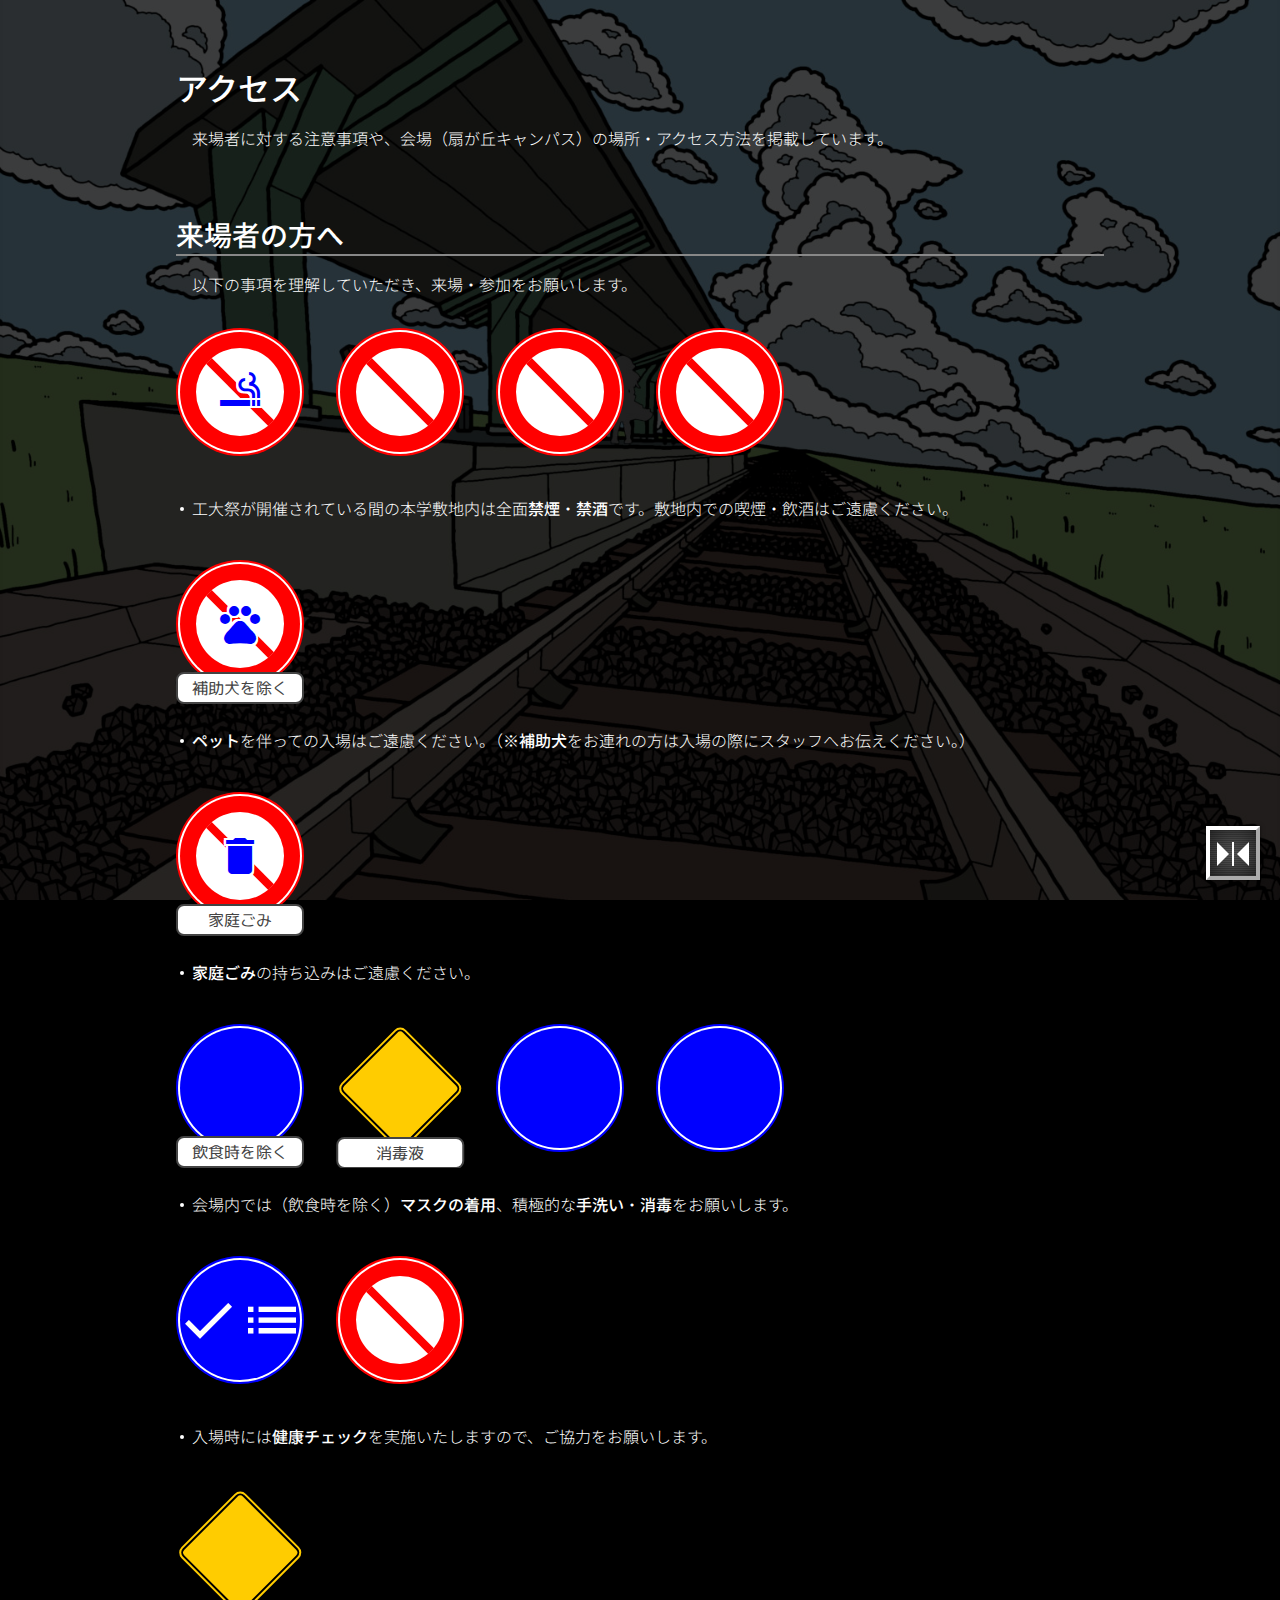
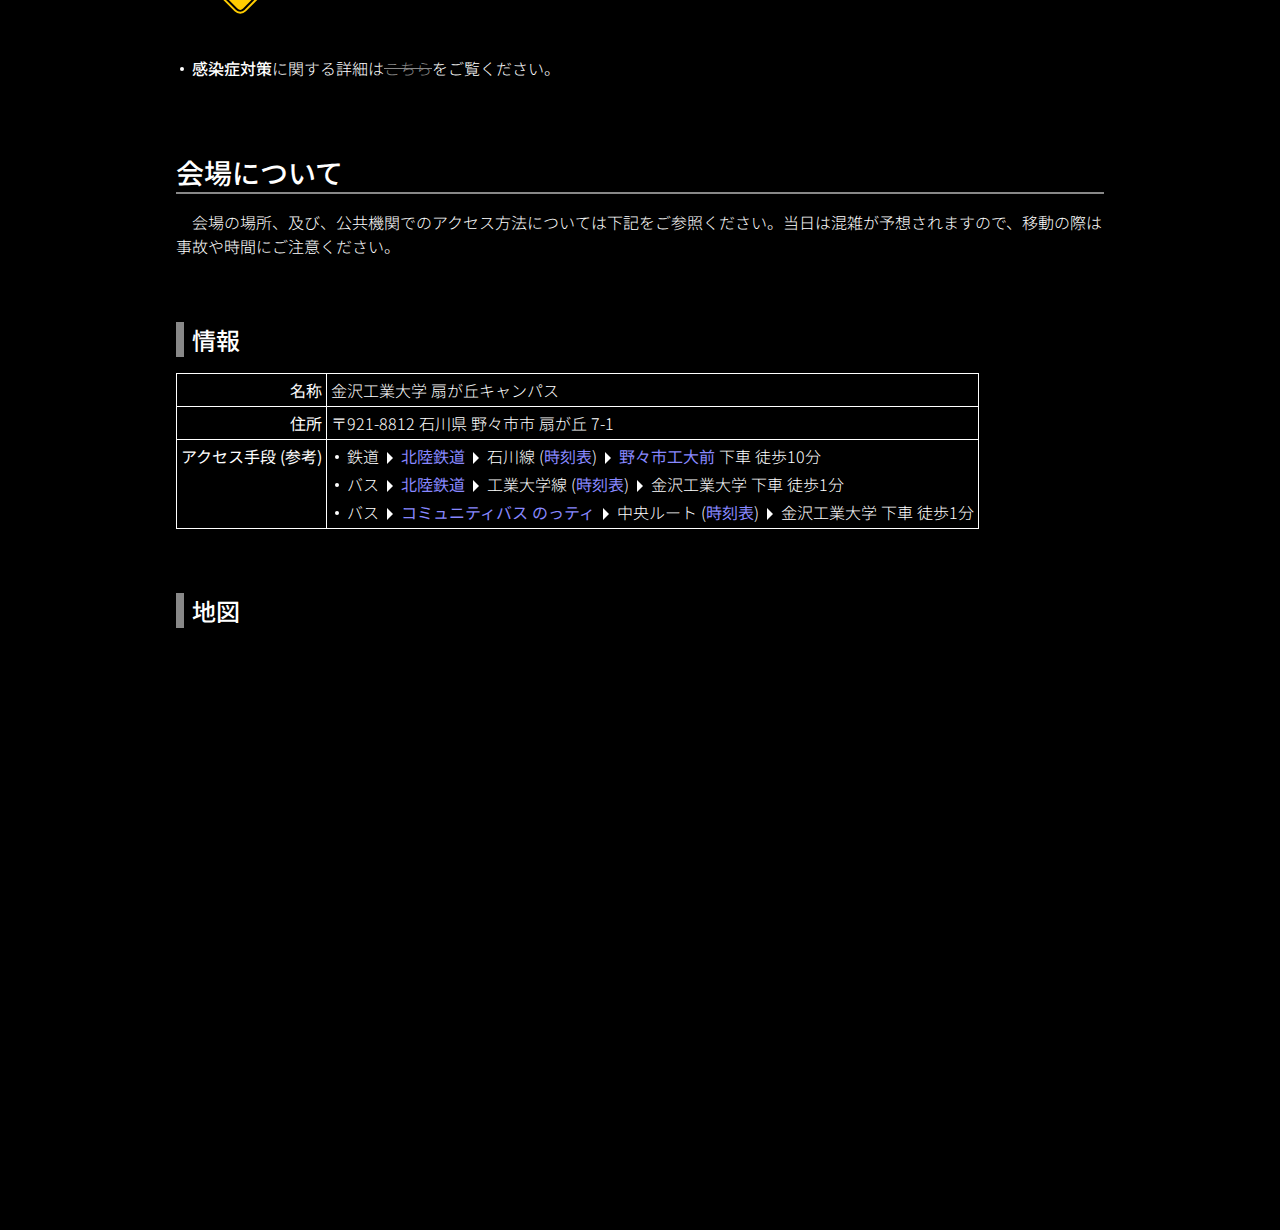
==== pages/access.html @ 42efef75 "「アクセス」＆「駐車場混雑状況」を追加" ====
<!DOCTYPE html>

<html lang="ja-jp">
    <head>
        <meta charset="UTF-8" />
        <meta name="viewport" content="width=device-width, initial-scale=1, shrink-to-fit=no" />

        <title>アクセス | 第55回 金沢工業大学 工大祭 ホームページ</title>

        <meta property="title" content="第55回 金沢工業大学 工大祭 ホームページ" />
        <meta property="description" content="金沢工業大学にて開催される第55回・工大祭（2022年度）の情報を発信します。" />
        <meta property="keywords" content="金沢工業大学,KIT,学園祭,工大祭,KIT Festival,第55回,55th" />
        <meta property="author" content="戸田 欧介" />

        <meta property="og:site_name" content="第55回 金沢工業大学 工大祭 ホームページ" />
        <meta property="og:url" content="" />
        <meta property="og:title" content="アクセス | 第55回 金沢工業大学 工大祭 ホームページ" />
        <meta property="og:description" content="金沢工業大学にて開催される第55回・工大祭（2022年度）の情報を発信します。" />
        <meta property="og:type" content="website" />
        <meta property="og:image" content="../media/hero/hero_fhd.jpg" />

        <link rel="icon" href="../favicon.ico" />
        <link rel="shortcut" href="../media/icon/icon_fin_1kr.png" />

        <!-- Common Style -->

        <link rel="stylesheet" href="../parts/common/css/global.css" />
        <link rel="stylesheet" href="../parts/common/css/body.css" />
        <link rel="stylesheet" href="../parts/common/css/gate.css" />

        <!-- Document Style -->

        <link rel="stylesheet" href="../parts/contents/document/css/block.css" />
        <link rel="stylesheet" href="../parts/contents/document/css/heading.css" />
        <link rel="stylesheet" href="../parts/contents/document/css/list.css" />
        <link rel="stylesheet" href="../parts/contents/document/css/paragraph.css" />
        <link rel="stylesheet" href="../parts/contents/document/css/table.css" />
        <link rel="stylesheet" href="../parts/contents/document/css/text.css" />
        <link rel="stylesheet" href="../parts/contents/document/css/decoration.css" />
        <link rel="stylesheet" href="../parts/contents/document/css/spoiler.css" />
        <link rel="stylesheet" href="../parts/contents/document/css/informationCard.css" />
        <link rel="stylesheet" href="../parts/contents/document/css/pictureGallery.css" />
        <link rel="stylesheet" href="../parts/contents/document/css/videoFrameYouTube.css" />
        <link rel="stylesheet" href="../parts/contents/document/css/videoLinkYouTube.css" />
        <link rel="stylesheet" href="../parts/contents/document/css/imageLink.css" />
        <link rel="stylesheet" href="../parts/contents/document/css/screenFrame.css" />

        <!-- Content Style -->

        <link rel="stylesheet" href="../parts/contents/access/css/display.css" />
        <link rel="stylesheet" href="../parts/contents/access/css/document.css" />
        <link rel="stylesheet" href="../parts/contents/other/css/sign.css" />

        <!-- Other Style -->

        <link rel="stylesheet" href="https://fonts.googleapis.com/css2?family=Material+Icons" />
    </head>

    <body>
        <main>
            <div id="body">
                <div id="gate" class="isClose"></div>
                <div id="access">
                    <div class="display a">
                        <div class="document">
                            <!-- SoF -->
                                <h1>アクセス</h1>

                                <p>
                                    　来場者に対する注意事項や、会場（扇が丘キャンパス）の場所・アクセス方法を掲載しています。 
                                </p>

                                <h2>来場者の方へ</h2>

                                <p>
                                    　以下の事項を理解していただき、来場・参加をお願いします。
                                </p>

                                <div class="item signCard">
                                    <div class="icon">
                                        <div class="sign circle red">
                                            <div class="ban">
                                                <i class="material-icons">smoking_rooms</i>
                                            </div>
                                        </div>
                                        <div class="sign circle red">
                                            <div class="ban">
                                                <i class="material-icons">vaping_rooms</i>
                                            </div>
                                        </div>
                                        <div class="sign circle red">
                                            <div class="ban">
                                                <i class="material-icons">sports_bar</i>
                                            </div>
                                        </div>
                                        <div class="sign circle red">
                                            <div class="ban">
                                                <i class="material-icons">liquor</i>
                                            </div>
                                        </div>
                                    </div>
                                    <div class="text">
                                        <ul>
                                            <li>工大祭が開催されている間の本学敷地内は全面<b>禁煙</b>・<b>禁酒</b>です。敷地内での喫煙・飲酒はご遠慮ください。</li>
                                        </ul>
                                    </div>
                                </div>

                                <div class="item signCard">
                                    <div class="icon">
                                        <div class="sign circle red">
                                            <div class="ban">
                                                <i class="material-icons">pets</i>
                                            </div>
                                            <div class="auxiliary">補助犬を除く</div>
                                        </div>
                                    </div>
                                    <div class="text">
                                        <ul>
                                            <li><b>ペット</b>を伴っての入場はご遠慮ください。（※<b>補助犬</b>をお連れの方は入場の際にスタッフへお伝えください。）</li>
                                        </ul>
                                    </div>
                                </div>

                                <div class="item signCard">
                                    <div class="icon">
                                        <div class="sign circle red">
                                            <div class="ban">
                                                <i class="material-icons">delete</i>
                                            </div>
                                            <div class="auxiliary">家庭ごみ</div>
                                        </div>
                                    </div>
                                    <div class="text">
                                        <ul>
                                            <li><b>家庭ごみ</b>の持ち込みはご遠慮ください。</li>
                                        </ul>
                                    </div>
                                </div>

                                <div class="item signCard">
                                    <div class="icon">
                                        <div class="sign circle blue">
                                            <div>
                                                <i class="material-icons">masks</i>
                                            </div>
                                            <div class="auxiliary">飲食時を除く</div>
                                        </div>
                                        <div class="sign diamond yellow">
                                            <div>
                                                <i class="material-icons">sanitizer</i>
                                            </div>
                                            <div class="auxiliary">消毒液</div>
                                        </div>
                                        <div class="sign circle blue">
                                            <div>
                                                <i class="material-icons">wash</i>
                                            </div>
                                        </div>
                                        <div class="sign circle blue">
                                            <div>
                                                <i class="material-icons">soap</i>
                                            </div>
                                        </div>
                                    </div>
                                    <div class="text">
                                        <ul>
                                            <li>会場内では（飲食時を除く）<b>マスクの着用</b>、積極的な<b>手洗い</b>・<b>消毒</b>をお願いします。</li>
                                        </ul>
                                    </div>
                                </div>

                                <div class="item signCard">
                                    <div class="icon">
                                        <div class="sign circle blue">
                                            <div>
                                                <i class="material-icons">checklist</i>
                                            </div>
                                        </div>
                                        <div class="sign circle red">
                                            <div class="ban">
                                                <i class="material-icons">sick</i>
                                            </div>
                                        </div>
                                    </div>
                                    <div class="text">
                                        <ul>
                                            <li>入場時には<b>健康チェック</b>を実施いたしますので、ご協力をお願いします。</li>
                                        </ul>
                                    </div>
                                </div>

                                <div class="item signCard">
                                    <div class="icon">
                                        <div class="sign diamond yellow">
                                            <div>
                                                <i class="material-icons">coronavirus</i>
                                            </div>
                                        </div>
                                    </div>
                                    <div class="text">
                                        <ul>
                                            <li><b>感染症対策</b>に関する詳細は<s>こちら</s>をご覧ください。</li>
                                        </ul>
                                    </div>
                                </div>

                                <h2>会場について</h2>

                                <p>
                                    　会場の場所、及び、公共機関でのアクセス方法については下記をご参照ください。当日は混雑が予想されますので、移動の際は事故や時間にご注意ください。
                                </p>

                                <h3>情報</h3>

                                <table>
                                    <tbody>
                                        <tr>
                                            <th class="textRight">名称</th>
                                            <td>金沢工業大学 扇が丘キャンパス</td>
                                        </tr>
                                        <tr>
                                            <th class="textRight">住所</th>
                                            <td>〒921-8812 石川県 野々市市 扇が丘 7-1</td>
                                        </tr>
                                        <tr>
                                            <th class="textRight">アクセス手段 (参考)</th>
                                            <td>
                                                <ul>
                                                    <li>鉄道<span class="rightArrow"></span><a href="http://www.hokutetsu.co.jp/" target="_blank" rel="noreferrer">北陸鉄道</a><span class="rightArrow"></span>石川線 (<a href="http://www.hokutetsu.co.jp/railway/ishikawasen" target="_blank" rel="noreferrer">時刻表</a>)<span class="rightArrow"></span><a href="http://www.hokutetsu.co.jp/railway/nonoichikoudaimae" target="_blank" rel="noreferrer">野々市工大前</a> 下車 徒歩10分</li>
                                                    <li>バス<span class="rightArrow"></span><a href="http://www.hokutetsu.co.jp/" target="_blank" rel="noreferrer">北陸鉄道</a><span class="rightArrow"></span>工業大学線 (<a href="http://www.hokutetsu.co.jp/route_timetable" target="_blank" rel="noreferrer">時刻表</a>)<span class="rightArrow"></span>金沢工業大学 下車 徒歩1分</li>
                                                    <li>バス<span class="rightArrow"></span><a href="https://www.city.nonoichi.lg.jp/site/bus/" target="_blank" rel="noreferrer">コミュニティバス のっティ</a><span class="rightArrow"></span>中央ルート (<a href="https://www.city.nonoichi.lg.jp/site/bus/268.html" target="_blank" rel="noreferrer">時刻表</a>)<span class="rightArrow"></span>金沢工業大学 下車 徒歩1分</li>
                                                </ul>
                                            </td>
                                        </tr>
                                    </tbody>
                                </table>

                                <h3>地図</h3>

                                <div class="screenFrame">
                                    <iframe src="https://www.google.com/maps/embed?pb=!1m18!1m12!1m3!1d1133.4884667474223!2d136.6271290957598!3d36.53024709275813!2m3!1f0!2f0!3f0!3m2!1i1024!2i768!4f13.1!3m3!1m2!1s0x5ff835c99f29526f%3A0xea6c85898888990a!2z6YeR5rKi5bel5qWt5aSn5a2m!5e0!3m2!1sja!2sjp!4v1623216077224!5m2!1sja!2sjp" style="border:0;" allowfullscreen="" loading="lazy" width="100%" height="100%"></iframe>
                                </div>
                            <!-- EoF -->
                        </div>
                    </div>
                </div>
            </div>
        </main>

        <!-- Common Script -->

        <script type="text/javascript" src="../parts/common/js/global.js"></script>
        <script type="text/javascript" src="../parts/common/js/gate.js"></script>

        <!-- Document Script -->

        <script type="text/javascript" src="../parts/contents/document/js/spoiler.js"></script>
        <script type="text/javascript" src="../parts/contents/document/js/informationCard.js"></script>
        <script type="text/javascript" src="../parts/contents/document/js/pictureGallery.js"></script>
        <script type="text/javascript" src="../parts/contents/document/js/videoFrameYouTube.js"></script>
        <script type="text/javascript" src="../parts/contents/document/js/videoLinkYouTube.js"></script>
        <script type="text/javascript" src="../parts/contents/document/js/imageLink.js"></script>

        <script>
            window.onload = setTimeout(() => toggleMenu(), 0);
        </script>
    </body>
</html>
---- parts/common/css/global.css ----
@import url('https://fonts.googleapis.com/css2?family=Noto+Sans+JP:wght@300;400;500;700&display=swap');

:root {
    --base: #fff;
    --half: #888;
    --use: #000;
    --accentBase: #448;
    --accentHalf: #888;
    --accentUse: #fff;
    --link: #88f;
}

html,
body {
    width: 100%;
    height: 100%;
    margin: 0;
    padding: 0;
}
html {
    font-family: 'Noto Sans JP', sans-serif;
    font-weight: 300;
    font-size: 16px;
}
body {
    overflow-y: scroll;
    position: relative;
    color: var(--use);
    background-color: var(--base);
}

* {
    box-sizing: border-box;
}

a {
    text-decoration: none;
    color: inherit;
    background-color: inherit;
}
button {
    cursor: pointer;
    user-select: none;
    display: flex;
    justify-content: center;
    align-items: center;
    margin: 0;
    padding: 0;
    text-decoration: none;
    text-align: center;
    font-family: inherit;
    font-weight: inherit;
    font-size: inherit;
    border: none;
    outline: none;
    appearance: none;
    color: inherit;
    background-color: transparent;
}
---- parts/common/css/body.css ----
#body {
    position: absolute;
    width: 100%;
    height: 100%;
}

#body > .hide {
    display: none;
}

#body > div > .display {
    display: flex;
    justify-content: center;
    align-items: center;
    width: 100%;
    height: 100vh;
}
---- parts/common/css/gate.css ----
#gate {
    z-index: 3;
    position: fixed;
    top: 0;
    left: 0;
    width: 100%;
    height: 0;
}

#gate .retroButton {
    user-select: none;
    position: relative;
    display: flex;
    justify-content: center;
    align-items: center;
    flex-shrink: 0;
    width: 54px;
    height: 54px;
    margin: 4px;
    padding: 4px;
    font-weight: 700;
    font-size: 16px;
    border: outset 4px #fff;
    color: #fff;
    background-color: #444;
    background-image: linear-gradient(to top, #8884 50%, transparent 50%);
    background-size: 2px 2px;
    box-shadow: 0 0 4px #0008;
    transition-property: background-color;
    transition: 0.25s;
}
#gate .retroButton:before {
    content: "";
    position: absolute;
    top: 0;
    left: 0;
    width: 100%;
    height: 100%;
    background: radial-gradient(transparent, #0008);
}
#gate button.retroButton:hover,
#gate a.retroButton:hover {
    background-color: #f84;
    transition-property: background-color;
    transition: 0.25s;
}

#gate .acrylicPlate {
    position: relative;
    margin: 4px;
    padding: 4px;
    font-weight: 700;
    border-radius: 4px;
    color: #000;
    background-color: #ccc;
    background: radial-gradient(farthest-side circle at left top, #ddc, #baa);
    box-shadow: 0 0 8px #0008;
}
#gate .acrylicPlate.blank {
    color: #888;
}
#gate .acrylicPlate:before {
    content: "";
    position: absolute;
    top: 2px;
    left: 2px;
    width: calc(100% - 4px);
    height: calc(100% - 4px);
    border-radius: 2px;
    background: linear-gradient(to top, #8884 0%, #8884 50%, #fff6 60%, #fff6 80%, #fff2 90%, #fff2 100%);
}

#gate > .body {
    pointer-events: none;
    overflow: hidden;
    position: absolute;
    top: 0;
    left: 0;
    width: 100%;
    height: 100vh;
}

#gate > .body > .leftDoor,
#gate > .body > .rightDoor {
    pointer-events: fill;
    position: absolute;
    top: 0;
    width: 50%;
    height: 100vh;
    background:
        linear-gradient(to top, #2228 0%, #4448 25%, #6668 50%, #8888 75%, #6668 100%),
        linear-gradient(-30deg, #899 0%, #aab 100%);
    background-blend-mode: overlay, normal;
}
#gate > .body > .leftDoor:before,
#gate > .body > .rightDoor:before {
    content: "";
    position: absolute;
    top: 0;
    width: 48px;
    height: 100%;
    background:
        radial-gradient(farthest-side circle at left top, #6668 0%, #8888 25%, #6668 50%, #4448 75%, #2228 100%),
        linear-gradient(to left, #444 0%, #677 4px, #889 44px, #aaa 100%);
    background-blend-mode: overlay, normal;
    box-shadow: 0 0 16px #0008;
}
#gate > .body > .leftDoor {
    left: calc(-50% - 16px);
    transition-property: left;
    transition-timing-function: cubic-bezier(0.55, 0, 1, 0.45);
    transition: 0.5s;
}
#gate > .body > .leftDoor:before {
    right: 0;
}
#gate.isClose > .body > .leftDoor {
    left: 0;
    transition-property: left;
    transition-timing-function: cubic-bezier(0, 0.55, 0.45, 1);
    transition: 0.5s;
}
#gate > .body > .rightDoor {
    display: flex;
    justify-content: flex-end;
    align-items: flex-end;
    left: calc(100% + 16px);
    transition-property: left;
    transition-timing-function: cubic-bezier(0.55, 0, 1, 0.45);
    transition: 0.5s;
}
#gate > .body > .rightDoor:before {
    left: 0;
}
#gate.isClose > .body > .rightDoor {
    left: 50%;
    transition-property: left;
    transition-timing-function: cubic-bezier(0, 0.55, 0.45, 1);
    transition: 0.5s;
}

#gate > .body > .rightDoor > .copyright {
    margin: 8px 0 12px 8px;
    writing-mode: vertical-rl;
    -ms-writing-mode: tb-rl;
    text-orientation: sideways;
    font-weight: 700;
    font-size: 14px;
    color: #fff;
}

#gate > .body > .rightDoor > .copyright a {
    padding: 4px 0;
    font-weight: 300;
    color: #fff;
    background-color: transparent;
    transition-property: color, background-color;
    transition: 0.25s;
}
#gate > .body > .rightDoor > .copyright a:hover {
    color: #888;
    background-color: #fff;
    transition-property: color, background-color;
    transition: 0.25s;
}
#gate > .body > .rightDoor > .copyright a:active {
    color: #fff;
    background-color: #444;
    transition-property: color, background-color;
    transition: 0.05s;
}

#gate > .body > .rightDoor > .buttonList {
    overflow-x: scroll;
    scrollbar-width: none;
    -ms-overflow-style: none;
    display: flex;
    flex-direction: column;
    max-height: calc(100vh - 16px);
    margin: 8px;
    padding: 4px;
    padding-bottom: calc(58px + 8px);
    border: outset 4px #333;
    background:
        radial-gradient(farthest-side circle at left top, #6668 0%, #8888 25%, #6668 50%, #4448 75%, #2228 100%),
        linear-gradient(to top, #888 0%, #aaa 100%);
    background-blend-mode: overlay, normal;
    box-shadow: 0 0 4px #0008, inset 0 0 8px #0008;
}
#gate > .body > .rightDoor > .buttonList::-webkit-scrollbar {
    display: none;
}

#gate > .body > .rightDoor > .buttonList > .item {
    display: flex;
    justify-content: flex-end;
    align-items: center;
    width: 100%;
}

#gate > .body > .rightDoor > .buttonList > .item > .label {
    user-select: none;
    display: flex;
    justify-content: flex-end;
    align-items: center;
    flex-grow: 1;
}

#gate > .button {
    pointer-events: none;
    position: absolute;
    top: 0;
    right: 0;
    width: 100%;
    height: 100vh;
}

#gate > .button > button {
    pointer-events: fill;
    position: absolute;
    display: flex;
    justify-content: center;
    align-items: center;
    bottom: 16px;
    right: 16px;
}

#gate > .button > button > span:nth-of-type(1),
#gate > .button > button > span:nth-of-type(3) {
    content: "";
    position: absolute;
    top: 12px;
    width: 0;
    height: 0;
    border-top: solid 12px transparent;
    border-bottom: solid 12px transparent;
    border-left: solid 12px #fff;
    transition-property: left, right;
    transition: 0.25s;
}
#gate > .button > button > span:nth-of-type(1) {
    left: calc(8px - 1px);
    transform: rotate(0deg);
}
#gate.isClose > .button > button > span:nth-of-type(1) {
    left: calc(28px - 1px);
}
#gate > .button > button > span:nth-of-type(3) {
    right: calc(8px - 1px);
    transform: rotate(180deg);
}
#gate.isClose > .button > button > span:nth-of-type(3) {
    right: calc(28px - 1px);
}
#gate > .button > button > span:nth-of-type(2) {
    position: absolute;
    top: 12px;
    left: calc(50% - 1px);
    width: 2px;
    height: 24px;
    background-color: #fff;
}

@media screen and (max-width: 688px) {
    #gate > .body > .leftDoor {
        display: none;
    }
    #gate > .body > .rightDoor {
        width: 100%;
    }
    #gate.isClose > .body > .rightDoor {
        left: 0;
    }
}
---- parts/contents/document/css/block.css ----
.document blockquote,
.document .code,
.document .warning,
.document .example,
.document .point {
    position: relative;
    display: block;
    width: 100%;
    margin: 32px 0 16px 0;
    padding: 16px 8px 8px 8px;
}
.document blockquote:before,
.document .code:before,
.document .warning:before,
.document .example:before,
.document .point:before {
    pointer-events: none;
    user-select: none;
    position: absolute;
    font-family: 'Courier New', Courier, monospace;
    font-weight: 500;
}
.document blockquote:first-child,
.document .code:first-child,
.document .warning:first-child,
.document .example:first-child,
.document .point:first-child {
    margin-top: 16px;
}
.document blockquote:last-child,
.document .code:last-child,
.document .warning:last-child,
.document .example:last-child,
.document .point:last-child {
    margin-bottom: 0;
}

.document .math:first-child {
    margin-top: 0;
}
.document .math:last-child {
    margin-bottom: 0;
}

.document blockquote {
    border: solid 1px var(--half);
    color: var(--half);
}
.document blockquote:before {
    content: "”";
    top: -24px;
    left: 4px;
    font-size: 64px;
    color: var(--half);
}

.document .code {
    padding: 0;
    border: solid 1px var(--use);
    color: var(--base);
    background-color: var(--use);
}
.document .code pre {
    overflow-x: scroll;
    overflow-y: scroll;
    max-height: 320px;
    margin: 0;
    padding: 16px 8px 8px 8px;
}
.document .code .codeType {
    pointer-events: none;
    user-select: none;
    position: absolute;
    top: -8px;
    left: 8px;
    padding: 0 4px;
    font-family: 'Courier New', Courier, monospace;
    font-weight: 500;
    font-size: 16px;
    color: var(--base);
    background-color: var(--half);
}

.document .warning {
    border: solid 1px red;
    color: red;
}
.document .warning:before {
    content: "!";
    top: -16px;
    left: 12px;
    font-size: 32px;
    color: red;
}

.document .example {
    border: solid 1px green;
    color: green;
}
.document .example:before {
    content: "ex.";
    top: -20px;
    left: 10px;
    font-size: 32px;
    color: green;
}

.document .point {
    border: solid 1px blue;
    color: blue;
}
.document .point:before {
    content: "*";
    top: -22px;
    left: 8px;
    font-size: 48px;
    color: blue;
}
.document .math {
    overflow-x: auto;
}
---- parts/contents/document/css/heading.css ----
.document h1:first-child,
.document h2:first-child,
.document h3:first-child {
    margin-top: 0;
}
.document h1:last-child,
.document h2:last-child,
.document h3:last-child {
    margin-bottom: 0;
}

.document h1 {
    margin: 64px 0 16px;
    padding: 0;
    font-weight: 500;
    font-size: 32px;
}
.document h2 {
    margin: 64px 0 16px;
    padding: 0;
    font-weight: 500;
    font-size: 28px;
    border-bottom: solid 2px var(--half);
}
.document h3 {
    margin: 64px 0 16px;
    padding: 0 0 0 8px;
    font-weight: 500;
    font-size: 24px;
    border-left: solid 8px var(--half);
}
.document h4 {
    margin: 16px 0;
    padding: 0;
    font-weight: 400;
    font-size: 20px;
}
.document h5 {
    margin: 16px 0;
    padding: 0;
    font-weight: 400;
    font-size: 16px;
}
.document h6 {
    margin: 16px 0;
    padding: 0;
    font-weight: 400;
    font-size: 12px;
}
.document .joinHeading {
    margin-top: 16px;
}
---- parts/contents/document/css/list.css ----
.document ul:first-child,
.document ol:first-child {
    margin-top: 0;
}
.document ul:last-child,
.document ol:last-child {
    margin-bottom: 0;
}

.document ul ul,
.document ol ul {
    margin: 4px 0 4px 16px;
}

.document ul ol,
.document ol ol {
    margin: 4px 0 4px 16px;
}

.document ul li,
.document ol li {
    margin: 4px 0;
}
.document ul li:first-of-type,
.document ol li:first-of-type {
    margin-top: 0;
}
.document ul li:last-of-type,
.document ol li:last-of-type {
    margin-bottom: 0;
}

.document ul {
    list-style-type: none !important;
    margin: 16px 0 16px 16px;
    padding: 0;
}
.document ul li:before {
    content: "";
    display: inline-block;
    width: 4px;
    height: 4px;
    margin-bottom: 4px;
    margin-left: -12px;
    margin-right: 8px;
    border-radius: 50%;
    background: var(--use);
}

.document ol {
    margin: 16px 0 16px 16px;
    padding: 0;
}
.document ol li:before {
    display: none;
}
.document ol li::marker {
    font-weight: 500;
}
---- parts/contents/document/css/paragraph.css ----
.document p:first-child {
    margin-top: 0;
}
.document p:last-child {
    margin-bottom: 0;
}

.document p {
    margin: 16px 0;
    padding: 0;
}

.document .gothic {
    font-family: sans-serif;
}

.document .serif {
    font-family: serif;
}
---- parts/contents/document/css/table.css ----
.document table:first-child {
    margin-top: 0;
}
.document table:last-child {
    margin-bottom: 0;
}

.document table {
    border-collapse: collapse;
    margin: 16px 0;
    color: var(--use);
}

.document table thead {
    border-bottom: double 3px var(--use);
}

.document table th {
    margin: 0;
    padding: 4px;
    text-align: left;
    vertical-align: top;
    font-weight: 400;
    border: solid 1px var(--use);
}

.document table td {
    margin: 0;
    padding: 4px;
    text-align: left;
    vertical-align: top;
    font-weight: 300;
    border: solid 1px var(--use);
}

.document table .nowrap {
    white-space: nowrap;
}

.document table .textLeft {
    text-align: left;
}

.document table .textCenter {
    text-align: center;
}

.document table .textRight {
    text-align: right;
}

.document table .verticalTop {
    vertical-align: top;
}

.document table .verticalMiddle {
    vertical-align: middle;
}

.document table .verticalBottom {
    vertical-align: bottom;
}
---- parts/contents/document/css/text.css ----
.document b {
    font-weight: 500;
}
.document i {
    font-weight: 300;
}
.document s {
    color: var(--half);
}
.document a {
    font-weight: 400;
    color: var(--link);
    border-bottom: solid 1px transparent;
    transition: 0.25s;
}
.document a:hover {
    border-bottom: solid 1px var(--link);
    transition: 0.25s;
}
.document q {
    font-weight: 400;
    color: var(--half);
}
.document q:before {
    content: "“";
    margin-right: 2px;
    font-weight: 500;
    color: var(--half);
}
.document q:after {
    content: "”";
    margin-left: 2px;
    font-weight: 500;
    color: var(--half);
}
.document code {
    padding: 2px;
    font-size: 14px;
    color: var(--base);
    background-color: var(--use);
}

.document .fs32 {
    font-size: 32px;
}
.document .fs24 {
    font-size: 24px;
}
.document .fs16 {
    font-size: 16px;
}
.document .fs12 {
    font-size: 12px;
}
.document .fs8 {
    font-size: 8px;
}

.document .red_tc {
    color: red;
}
.document .orange_tc {
    color: orange;
}
.document .yellow_tc {
    color: yellow;
}
.document .lime_tc {
    color: lime;
}
.document .green_tc {
    color: green;
}
.document .aqua_tc {
    color: aqua;
}
.document .blue_tc {
    color: blue;
}
.document .purple_tc {
    color: purple;
}
.document .gray_tc {
    color: gray;
}

.document .red_bc {
    background-color: red;
}
.document .orange_bc {
    background-color: orange;
}
.document .yellow_bc {
    background-color: yellow;
}
.document .lime_bc {
    background-color: lime;
}
.document .green_bc {
    background-color: green;
}
.document .aqua_bc {
    background-color: aqua;
}
.document .blue_bc {
    background-color: blue;
}
.document .purple_bc {
    background-color: purple;
}
.document .gray_bc {
    background-color: gray;
}
---- parts/contents/document/css/decoration.css ----
.document .topArrow,
.document .bottomArrow,
.document .leftArrow,
.document .rightArrow {
    content: "";
    display: inline-block;
    width: 0;
    height: 0;
    margin: 0 8px;
    vertical-align: middle;
}
.document .topArrow {
    border-top: solid 6px var(--use);
    border-left: solid 6px transparent;
    border-right: solid 6px transparent;
}
.document .bottomArrow {
    border-bottom: solid 6px var(--use);
    border-left: solid 6px transparent;
    border-right: solid 6px transparent;
}
.document .leftArrow {
    border-top: solid 6px transparent;
    border-bottom: solid 6px transparent;
    border-right: solid 6px var(--use);
}
.document .rightArrow {
    border-top: solid 6px transparent;
    border-bottom: solid 6px transparent;
    border-left: solid 6px var(--use);
}
---- parts/contents/document/css/spoiler.css ----
.document .spoiler:first-child {
    margin-top: 0;
}
.document .spoiler:last-child {
    margin-bottom: 0;
}

.document .spoiler {
    margin: 16px 0;
}

.document .spoiler > .spoilerItem {
    margin: 16px 0;
    padding-right: 8px;
    border: solid 1px var(--use);
    transition-property: color, background-color;
    transition: 0.25s;
}
.document .spoiler > .spoilerItem:hover {
    color: var(--base);
    background-color: var(--use);
    transition-property: color, background-color;
    transition: 0.25s;
}

.document .spoiler > .spoilerItem > .rightArrow {
    content: "";
    display: inline-block;
    width: 0;
    height: 0;
    margin: 0 8px;
    vertical-align: middle;
    border-top: solid 6px transparent;
    border-bottom: solid 6px transparent;
    border-left: solid 6px var(--use);
    transform: rotate(0deg);
    transition-property: border-left transform;
    transition: 0.25s;
}
.document .spoiler > .spoilerItem:hover > .rightArrow {
    border-left: solid 6px var(--base);
    transition-property: border-left transform;
    transition: 0.25s;
}
.document .spoiler.isOpen > .spoilerItem > .rightArrow {
    transform: rotate(90deg);
    transition-property: border-left transform;
    transition: 0.25s;
}

.document .spoiler > .spoilerContent {
    user-select: none;
    overflow-y: hidden;
    display: none;
    height: 100%;
    margin-top: 16px;
}
.document .spoiler.isOpen > .spoilerContent {
    user-select: auto;
    display: block;
}
---- parts/contents/document/css/informationCard.css ----
.document .informationCard:first-child {
    margin-top: 0;
}
.document .informationCard:last-child {
    margin-bottom: 0;
}

.document .informationCard {
    margin: 16px 0;
    padding: 8px;
    border: solid 1px var(--use);
}

.document .informationCard > .head {
    display: flex;
    align-items: center;
    margin: 8px;
}

.document .informationCard > .head > .icon > img {
    object-fit: cover;
    width: 64px;
    height: 64px;
    margin-right: 16px;
}

.document .informationCard > .head > div > .mainTitle {
    margin: 0;
    padding: 0;
    font-weight: 400;
    font-size: 20px;
}

.document .informationCard > .head > div > .subTitle {
    margin: 0;
    padding: 0;
    font-weight: 400;
    font-size: 14px;
    color: var(--half);
}
.document .informationCard > .head > div > .subTitle a {
    word-break: break-all;
    font-family: 'Courier New', Courier, monospace;
    font-weight: 500;
}

.document .informationCard > .main {
    margin: 8px;
}
---- parts/contents/document/css/pictureGallery.css ----
.document .pictureGallery:first-child {
    margin-top: 0;
}
.document .pictureGallery:last-child {
    margin-bottom: 0;
}

.document .pictureGallery {
    margin: 16px 0;
}

.document .pictureGallery > .container {
    display: flex;
    flex-wrap: wrap;
    margin: -4px;
}

.document .pictureGallery > .container > .slideContainer {
    display: flex;
}

.document .pictureGallery > .container > .slideContainer > button {
    width: 32px;
    height: calc(100% - 8px);
    margin: 4px;
    padding: 4px;
    font-family: 'Courier New', Courier, monospace;
    font-weight: 800;
    font-size: 16px;
    color: var(--base);
    background-color: var(--use);
    transition-property: color, background-color;
    transition: 0.25s;
}
.document .pictureGallery > .container > .slideContainer > button:hover {
    background-color: var(--half);
    transition-property: color, background-color;
    transition: 0.25s;
}

.document .pictureGallery > .container .singlePictureContainer,
.document .pictureGallery > .container .multiPictureContainer {
    display: block;
    margin: 4px;
    border-bottom: none;
    transition: 0;
}
.document .pictureGallery > .container .singlePictureContainer:hover,
.document .pictureGallery > .container .multiPictureContainer:hover {
    border-bottom: none;
    transition: 0;
}

.document .pictureGallery > .container .singlePictureContainer {
    width: calc(100% - 8px);
}

.document .pictureGallery > .container .multiPictureContainer {
    width: calc(50% - 8px);
}

.document .pictureGallery > .container .picture {
    object-fit: cover;
    display: block;
    width: 100%;
    height: auto;
}

.document .pictureGallery > .container .border {
    padding: 1px;
    border: solid 1px var(--half);
}
---- parts/contents/document/css/videoFrameYouTube.css ----
.document .videoFrameYouTube:first-child {
    margin-top: 0;
}
.document .videoFrameYouTube:last-child {
    margin-bottom: 0;
}

.document .videoFrameYouTube {
    position: relative;
    width: 100%;
    height: 0;
    margin: 16px 0;
    padding-bottom: 56.25%;
}
.document .videoFrameYouTube iframe {
    object-fit: cover;
    position: absolute;
    top: 0;
    left: 0;
    width: 100%;
    height: 100%;
    margin: 0;
    border: none;
}
---- parts/contents/document/css/videoLinkYouTube.css ----
.document .videoLinkYouTube:first-child {
    margin-top: 0;
}
.document .videoLinkYouTube:last-child {
    margin-bottom: 0;
}

.document .videoLinkYouTube {
    position: relative;
    display: block;
    width: 100%;
    height: 0;
    margin: 16px 0;
    padding-bottom: 56.25%;
    border-bottom: none;
    transition: 0;
}
.document .videoLinkYouTube:hover {
    border-bottom: none;
    transition: 0;
}
.document .videoLinkYouTube img {
    position: absolute;
    object-fit: cover;
    top: 0;
    left: 0;
    width: 100%;
    height: 100%;
    margin: 0;
    border: none;
}

.document .videoLinkYouTube > .explanation {
    z-index: 2;
    position: absolute;
    display: flex;
    justify-content: center;
    align-items: center;
    top: 0;
    left: 0;
    width: 100%;
    height: 100%;
    color: #ffffffff;
    background-color: #00000080;
    opacity: 0;
    transition: 0.25s;
}
.document .videoLinkYouTube > .explanation:hover {
    opacity: 1;
    transition: 0.25s;
}
---- parts/contents/document/css/imageLink.css ----
.document .imageLink:first-child {
    margin-top: 0;
}
.document .imageLink:last-child {
    margin-bottom: 0;
}

.document .imageLink {
    position: relative;
    display: block;
    width: 100%;
    height: 0;
    margin: 16px 0;
    padding-bottom: 56.25%;
    border-bottom: none;
    transition: 0;
}
.document .imageLink:hover {
    border-bottom: none;
    transition: 0;
}
.document .imageLink img {
    position: absolute;
    object-fit: cover;
    top: 0;
    left: 0;
    width: 100%;
    height: 100%;
    margin: 0;
    border: none;
}

.document .imageLink > .explanation {
    z-index: 2;
    position: absolute;
    display: flex;
    justify-content: center;
    align-items: center;
    top: 0;
    left: 0;
    width: 100%;
    height: 100%;
    color: #ffffffff;
    background-color: #00000080;
    opacity: 0;
    transition: 0.25s;
}
.document .imageLink > .explanation:hover {
    opacity: 1;
    transition: 0.25s;
}
---- parts/contents/document/css/screenFrame.css ----
.document .screenFrame:first-child {
    margin-top: 0;
}
.document .screenFrame:last-child {
    margin-bottom: 0;
}

.document .screenFrame {
    position: relative;
    width: 100%;
    height: 0;
    margin: 16px 0;
    padding-bottom: 56.25%;
}
.document .screenFrame iframe {
    object-fit: cover;
    position: absolute;
    top: 0;
    left: 0;
    width: 100%;
    height: 100%;
    margin: 0;
    border: none;
}
---- parts/contents/access/css/display.css ----
#body > #access > .display {
    position: relative;
    align-items: flex-start;
    height: 100%;
    min-height: 100vh;
    background-color: #888;
    background-image: url('../../../../media/background/away_fhd.jpg');
    background-position: 50% 50%;
    background-size: cover;
    background-attachment: fixed;
}
---- parts/contents/access/css/document.css ----
:root {
    --base: #000;
    --half: #888;
    --use: #fff;
}

#body > #access > .display > .document {
    z-index: 1;
    width: 100%;
    max-width: 960px;
    padding: 64px 16px;
}

#body > #access > .display > .document:before {
    z-index: -1;
    content: "";
    position: absolute;
    top: 0;
    left: 0;
    width: 100%;
    height: 100%;
    background-color: #000;
    opacity: 0.75;
}
---- parts/contents/other/css/sign.css ----
@import url('https://fonts.googleapis.com/css2?family=M+PLUS+Rounded+1c&display=swap');

.sign {
    position: relative;
    display: flex;
    justify-content: center;
    align-items: center;
    flex-shrink: 0;
    margin: 16px;
    width: 128px;
    height: 128px;
}
.sign.circle {
    border-radius: 50%;
}
.sign.square {
    border-radius: 8px;
}
.sign.diamond {
    width: 90.5097px;
    height: 90.5097px;
    margin: calc(26.5096px + 8px);
	transform: rotate(45deg);
    border-radius: 8px;
}
.sign.red {
    background-color: #f00;
}
.sign.blue {
    background-color: #00f;
}
.sign.yellow {
    background-color: #fc0;
}
.sign:before {
    content: "";
    position: absolute;
    top: 2px;
    left: 2px;
    width: 124px;
    height: 124px;
    border-radius: 50%;
    background-color: #fff;
}
.sign.circle:before {
    border-radius: 50%;
}
.sign.square:before {
    border-radius: 6px;
}
.sign.diamond:before {
    width: 86.5097px;
    height: 86.5097px;
    border-radius: 6px;
}
.sign.yellow:before {
    background-color: #000;
}
.sign:after {
    content: "";
    position: absolute;
    top: 4px;
    left: 4px;
    width: 120px;
    height: 120px;
}
.sign.circle:after {
    border-radius: 50%;
}
.sign.square:after {
    border-radius: 4px;
}
.sign.diamond:after {
    width: 82.5097px;
    height: 82.5097px;
    border-radius: 4px;
}
.sign.red:after {
    background-color: #f00;
}
.sign.blue:after {
    background-color: #00f;
}
.sign.yellow:after {
    background-color: #fc0;
}

.sign > div {
    z-index: 1;
    position: relative;
    display: flex;
    flex-direction: column;
    justify-content: center;
    align-items: center;
    width: 88px;
    height: 88px;
    font-family: 'Material Symbols Outlined';
    font-weight: 400;
    vertical-align: top;
    border-radius: 50%;
    text-shadow: none;
}
.sign.circle > div {
    border-radius: 50%;
}
.sign.square > div {
    border-radius: 2px;
}
.sign.diamond > div {
	transform: rotate(-45deg);
}
.sign.red > .ban,
.sign.red > .allow {
    color: #00f;
    background-color: #fff;
}
.sign.red > .strong {
    color: #fff;
    background-color: #00f;
}
.sign.red > .ban:before {
    content: "";
    position: absolute;
    background-color: #f00;
    transform: rotate(-45deg);
}
.sign.circle.red > .ban:before {
    top: 0;
    left: 40px;
    width: 8px;
    height: 88px;
}
.sign.square.red > .ban:before {
    top: -20px;
    left: 40px;
    width: 8px;
    height: 128px;
}
.sign.blue > div {
    color: #fff;
}
.sign.yellow > div {
    color: #000;
}

.sign > div > i,
.sign > div > b {
    z-index: 2;
    display: flex;
    justify-content: center;
    align-items: center;
}
.sign.red > div > i,
.sign.red > div > b {
    width: 64px;
    height: 64px;
    font-size: 48px;
    text-shadow:
        -2px -2px 0 #fff,
        0 -2px 0 #fff,
        2px -2px 0 #fff,
        -2px 0 0 #fff,
        0 0 0 #fff,
        2px 0 0 #fff,
        -2px 2px 0 #fff,
        0 2px 0 #fff,
        2px 2px 0 #fff;
}
.sign.blue > div > i,
.sign.blue > div > b {
    width: 80px;
    height: 80px;
    font-size: 64px;
}
.sign.blue > div > span {
    margin-bottom: -8px;
    font-size: 16px;
}
.sign.yellow > div > i,
.sign.yellow > div > b {
    width: 64px;
    height: 64px;
    font-size: 48px;
}

.sign.circle > .auxiliary,
.sign.square > .auxiliary,
.sign.diamond > .auxiliary {
    z-index: 2;
    position: absolute;
    display: flex;
    justify-content: center;
    align-items: center;
    top: calc(100% - 16px);
    left: 0;
    width: 128px;
    height: 32px;
    font-family: 'M PLUS Rounded 1c', sans-serif;
    font-weight: 400;
    font-size: 16px;
    border-radius: 8px;
    border: solid 2px #444;
    color: #444;
    background-color: #fff;
}
.sign.diamond > .auxiliary {
    left: 26.5096px;
}

.signCard {
    margin: 16px 0;
    padding: 8px 0;
}
.signCard:first-child {
    margin-top: 0;
}
.signCard:last-child {
    margin-bottom: 0;
}

.signCard > .icon {
    overflow-x: auto;
    overflow-y: hidden;
    scrollbar-width: none;
    -ms-overflow-style: none;
    display: flex;
    justify-content: flex-start;
    align-items: center;
    margin: -8px -16px 24px -16px;
}
#menu > .container > .items::-webkit-scrollbar {
    display: none;
}
.signCard > .text {
    margin-top: 16px;
}

@media screen and (max-width: 719px) {
    .sign {
        margin: 8px;
        width: 64px;
        height: 64px;
    }
    .sign.square {
        border-radius: 4px;
    }
    .sign.diamond {
        width: 45.2549px;
        height: 45.2549px;
        margin: calc(26.5096px / 2 + 8px);
        border-radius: 4px;
    }
    .sign:before {
        top: 1px;
        left: 1px;
        width: 62px;
        height: 62px;
    }
    .sign.square:before {
        border-radius: 3px;
    }
    .sign.diamond:before {
        width: 43.2549px;
        height: 43.2549px;
        border-radius: 3px;
    }
    .sign:after {
        top: 2px;
        left: 2px;
        width: 60px;
        height: 60px;
    }
    .sign.square:after {
        border-radius: 2px;
    }
    .sign.diamond:after {
        width: 41.2549px;
        height: 41.2549px;
        border-radius: 2px;
    }

    .sign > div {
        width: 44px;
        height: 44px;
    }
    .sign.square > div {
        border-radius: 1px;
    }
    .sign.circle.red > .ban:before {
        left: 20px;
        width: 4px;
        height: 44px;
    }
    .sign.square.red > .ban:before {
        top: -10px;
        left: 20px;
        width: 4px;
        height: 64px;
    }
    .sign.red > div > i,
    .sign.red > div > b {
        width: 32px;
        height: 32px;
        font-size: 24px;
        text-shadow:
            -1px -1px 0 #fff,
            0 -1px 0 #fff,
            1px -1px 0 #fff,
            -1px 0 0 #fff,
            0 0 0 #fff,
            1px 0 0 #fff,
            -1px 1px 0 #fff,
            0 1px 0 #fff,
            1px 1px 0 #fff;
    }
    .sign.blue > div > i,
    .sign.blue > div > b {
        width: 40px;
        height: 40px;
        font-size: 32px;
    }
    .sign.blue > div > span {
        margin-bottom: -4px;
        font-size: 8px;
    }
    .sign.yellow > div > i,
    .sign.yellow > div > b {
        width: 32px;
        height: 32px;
        font-size: 24px;
    }
    .sign.circle > .auxiliary,
    .sign.square > .auxiliary,
    .sign.diamond > .auxiliary {
        top: calc(100% - 8px);
        width: 64px;
        height: 16px;
        font-size: 8px;
        border-radius: 4px;
        border: solid 1px #444;
    }
    .sign.diamond > .auxiliary {
        left: 13.2548px;
    }
    .signCard {
        margin: 8px 0;
        padding: 4px 0;
    }
    .signCard > .icon {
        margin: -4px -8px 12px -8px;
    }
    .signCard > .text {
        margin-top: 8px;
    }
}
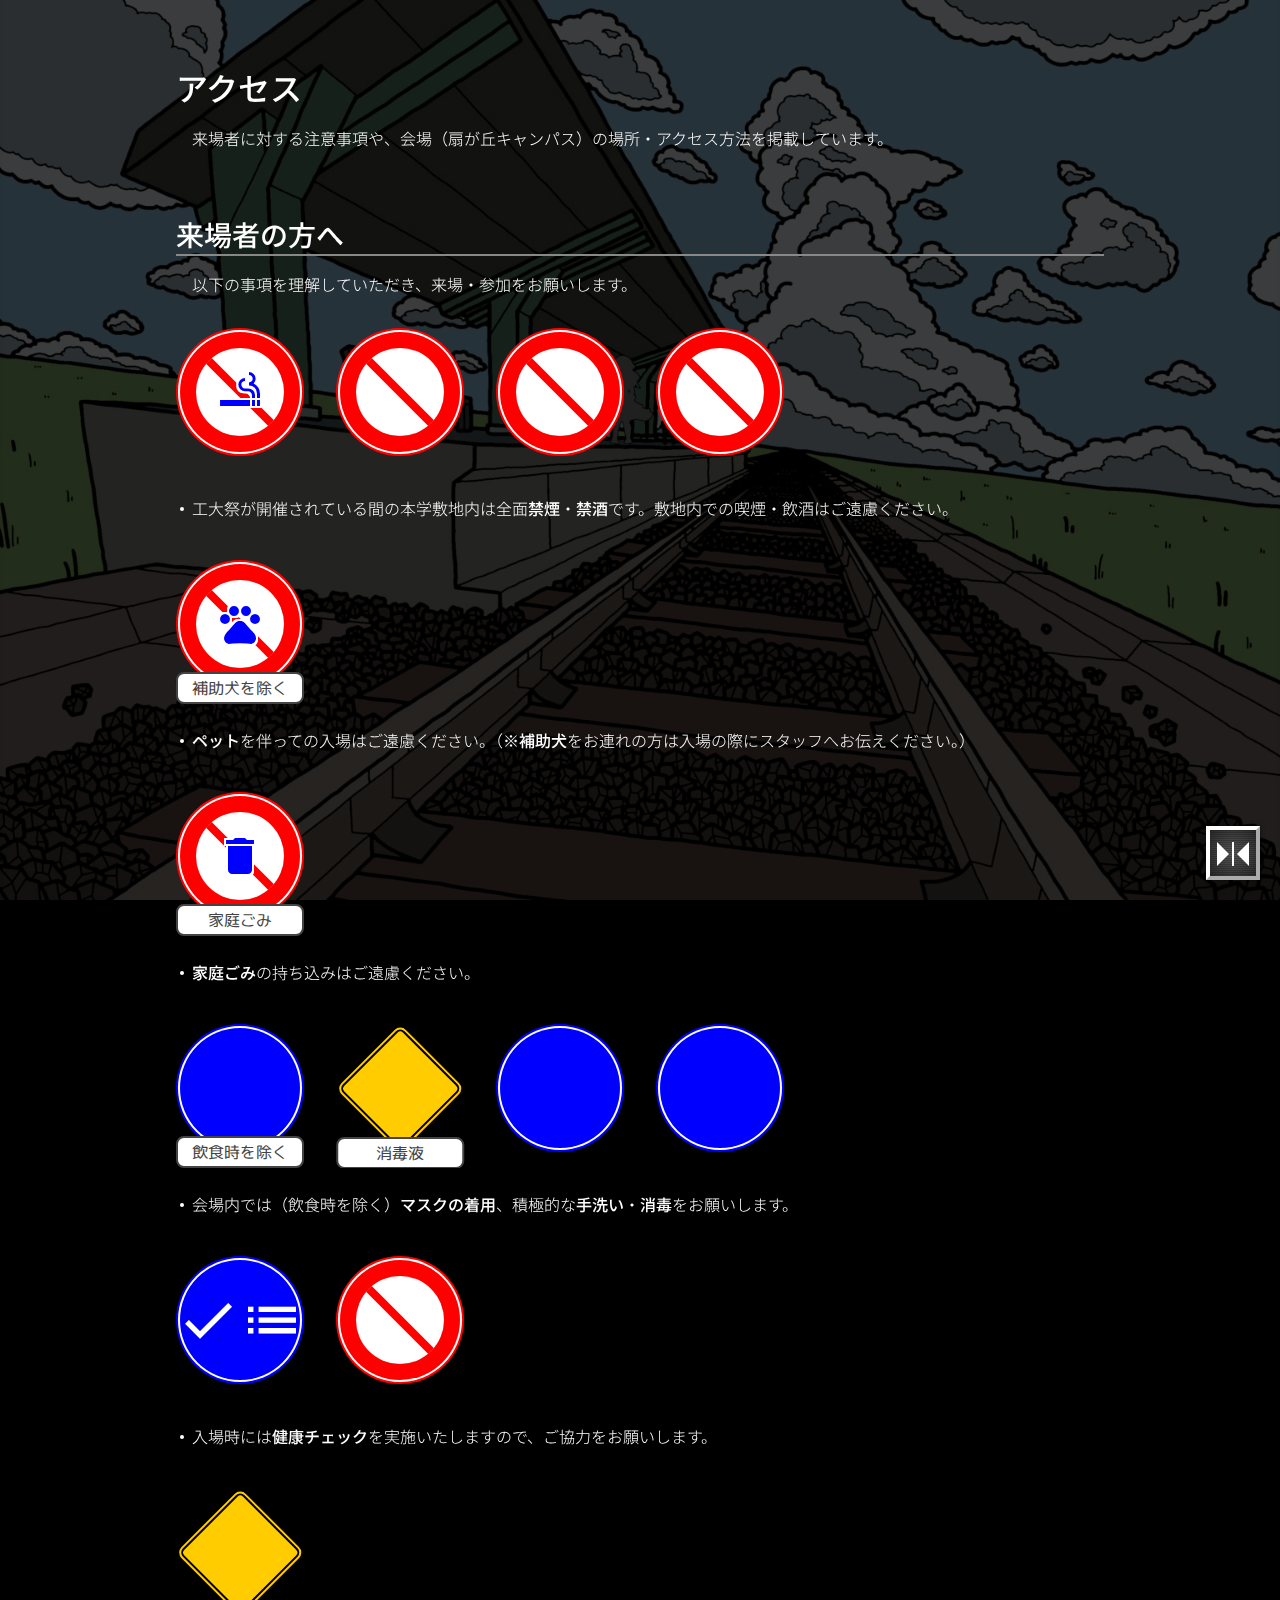
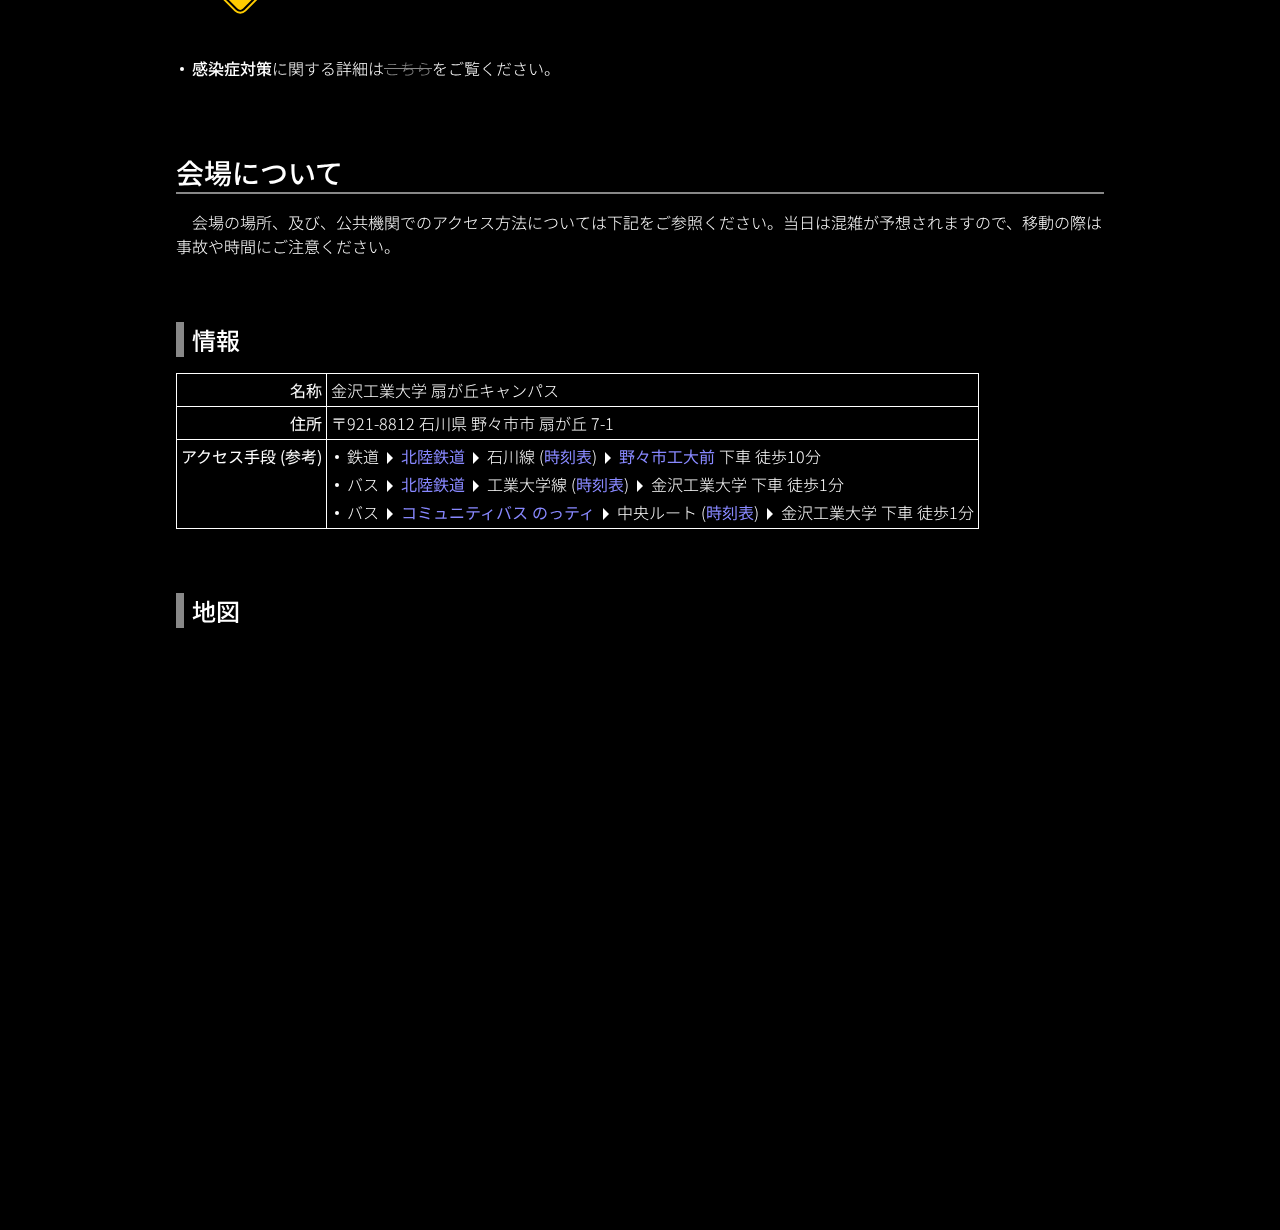
==== commit 9aa92f0a: "「アクセス」＆「駐車場混雑状況」＆「感染症対策について」の背景の描画方式を変更" ====
--- a/pages/access.html
+++ b/pages/access.html
@@ -62,6 +62,7 @@
                 <div id="gate" class="isClose"></div>
                 <div id="access">
                     <div class="display a">
+                        <div class="background"></div>
                         <div class="document">
                             <!-- SoF -->
                                 <h1>アクセス</h1>
--- a/parts/common/css/gate.css
+++ b/parts/common/css/gate.css
@@ -271,4 +271,12 @@
     #gate.isClose > .body > .rightDoor {
         left: 0;
     }
-}
+
+    #gate > .body > .rightDoor > .buttonList {
+        padding-bottom: calc(122px + 8px);
+    }
+
+    #gate > .button > button {
+        bottom: 80px;
+    }
+}
--- a/parts/contents/access/css/display.css
+++ b/parts/contents/access/css/display.css
@@ -1,11 +1,37 @@
 #body > #access > .display {
     position: relative;
-    align-items: flex-start;
-    height: 100%;
+    flex-direction: column;
+    justify-content: flex-start;
+    height: auto;
     min-height: 100vh;
-    background-color: #888;
+}
+
+#body > #access > .display.a > .background {
+    position: sticky;
+    top: 0;
+    left: 0;
+    width: 100%;
+    height: 0;
+}
+#body > #access > .display.a > .background:before {
+    content: "";
+    position: absolute;
+    top: 0;
+    left: 0;
+    width: 100%;
+    height: 100vh;
+    background-color: #fff;
     background-image: url('../../../../media/background/away_fhd.jpg');
     background-position: 50% 50%;
     background-size: cover;
-    background-attachment: fixed;
 }
+#body > #access > .display.a > .background:after {
+    content: "";
+    position: absolute;
+    top: 0;
+    left: 0;
+    width: 100%;
+    height: 100vh;
+    background-color: #000;
+    opacity: 0.75;
+}
--- a/parts/contents/access/css/document.css
+++ b/parts/contents/access/css/document.css
@@ -10,15 +10,3 @@
     max-width: 960px;
     padding: 64px 16px;
 }
-
-#body > #access > .display > .document:before {
-    z-index: -1;
-    content: "";
-    position: absolute;
-    top: 0;
-    left: 0;
-    width: 100%;
-    height: 100%;
-    background-color: #000;
-    opacity: 0.75;
-}
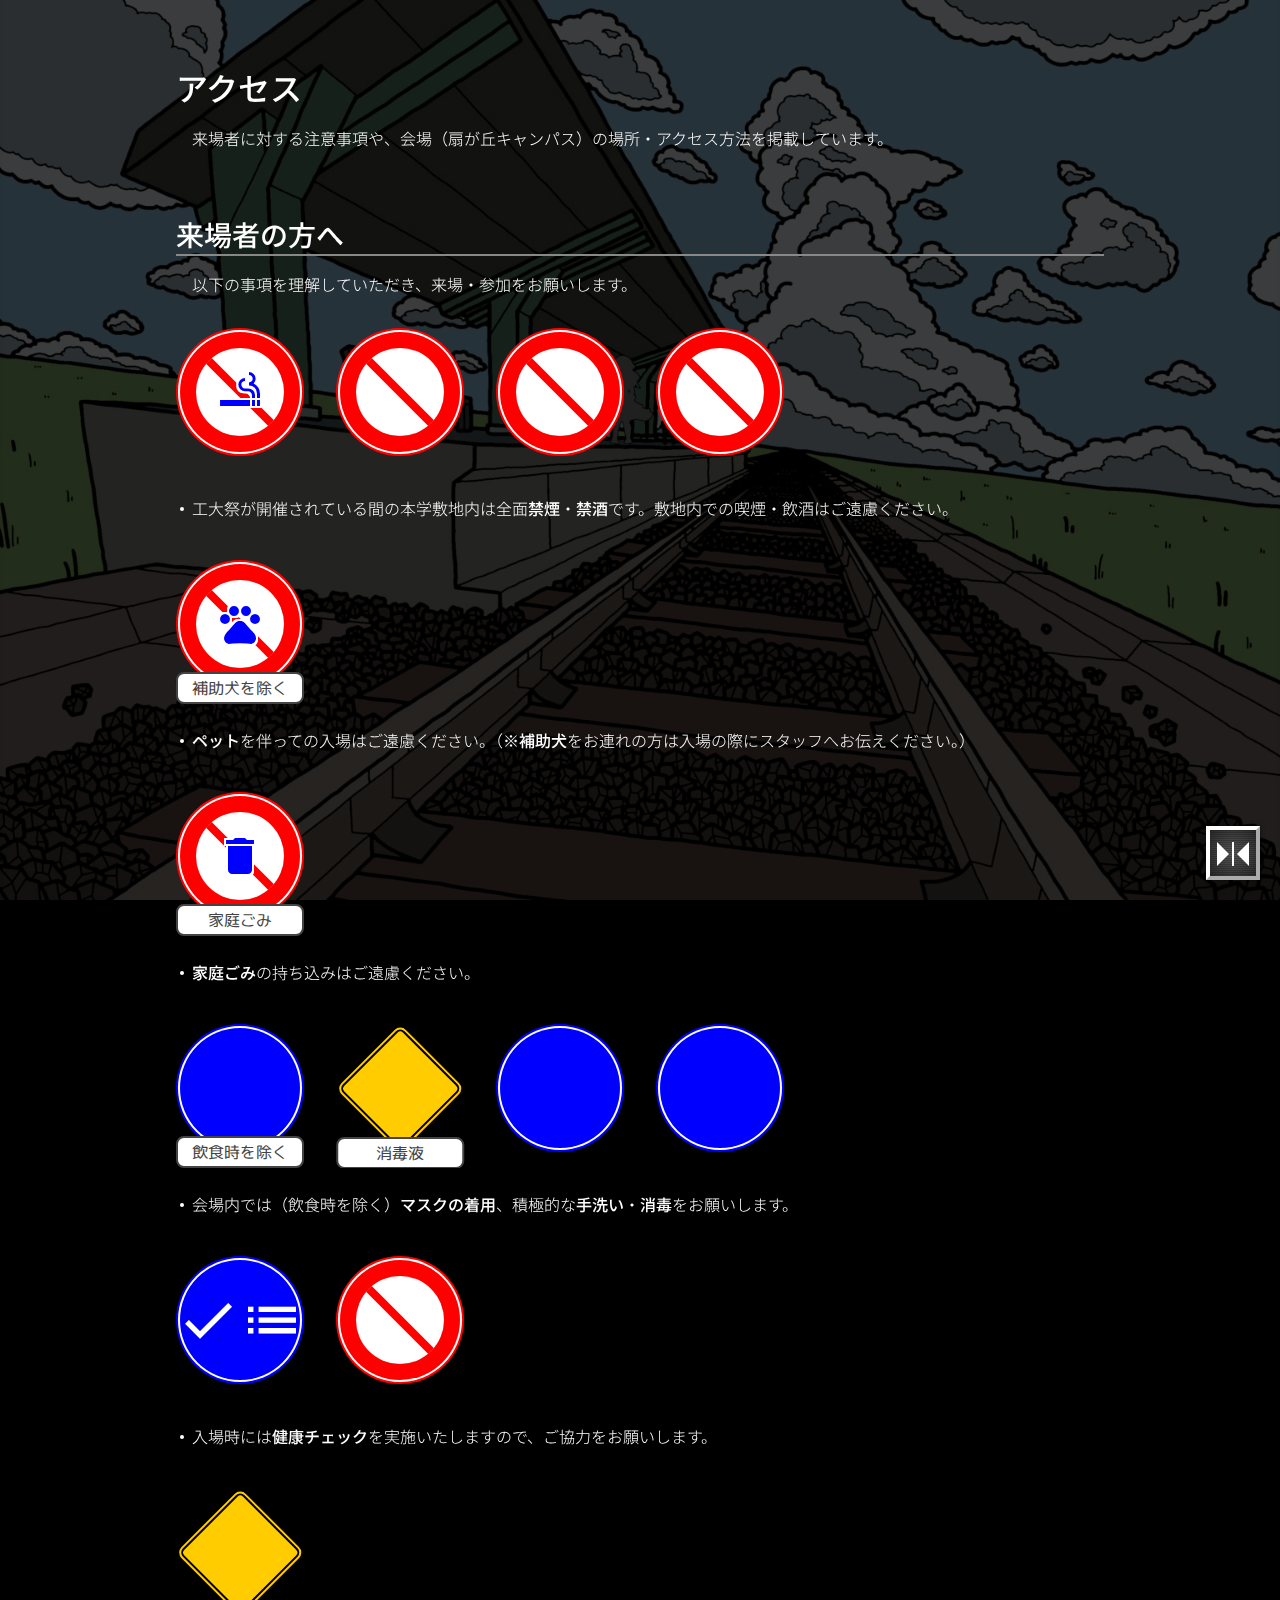
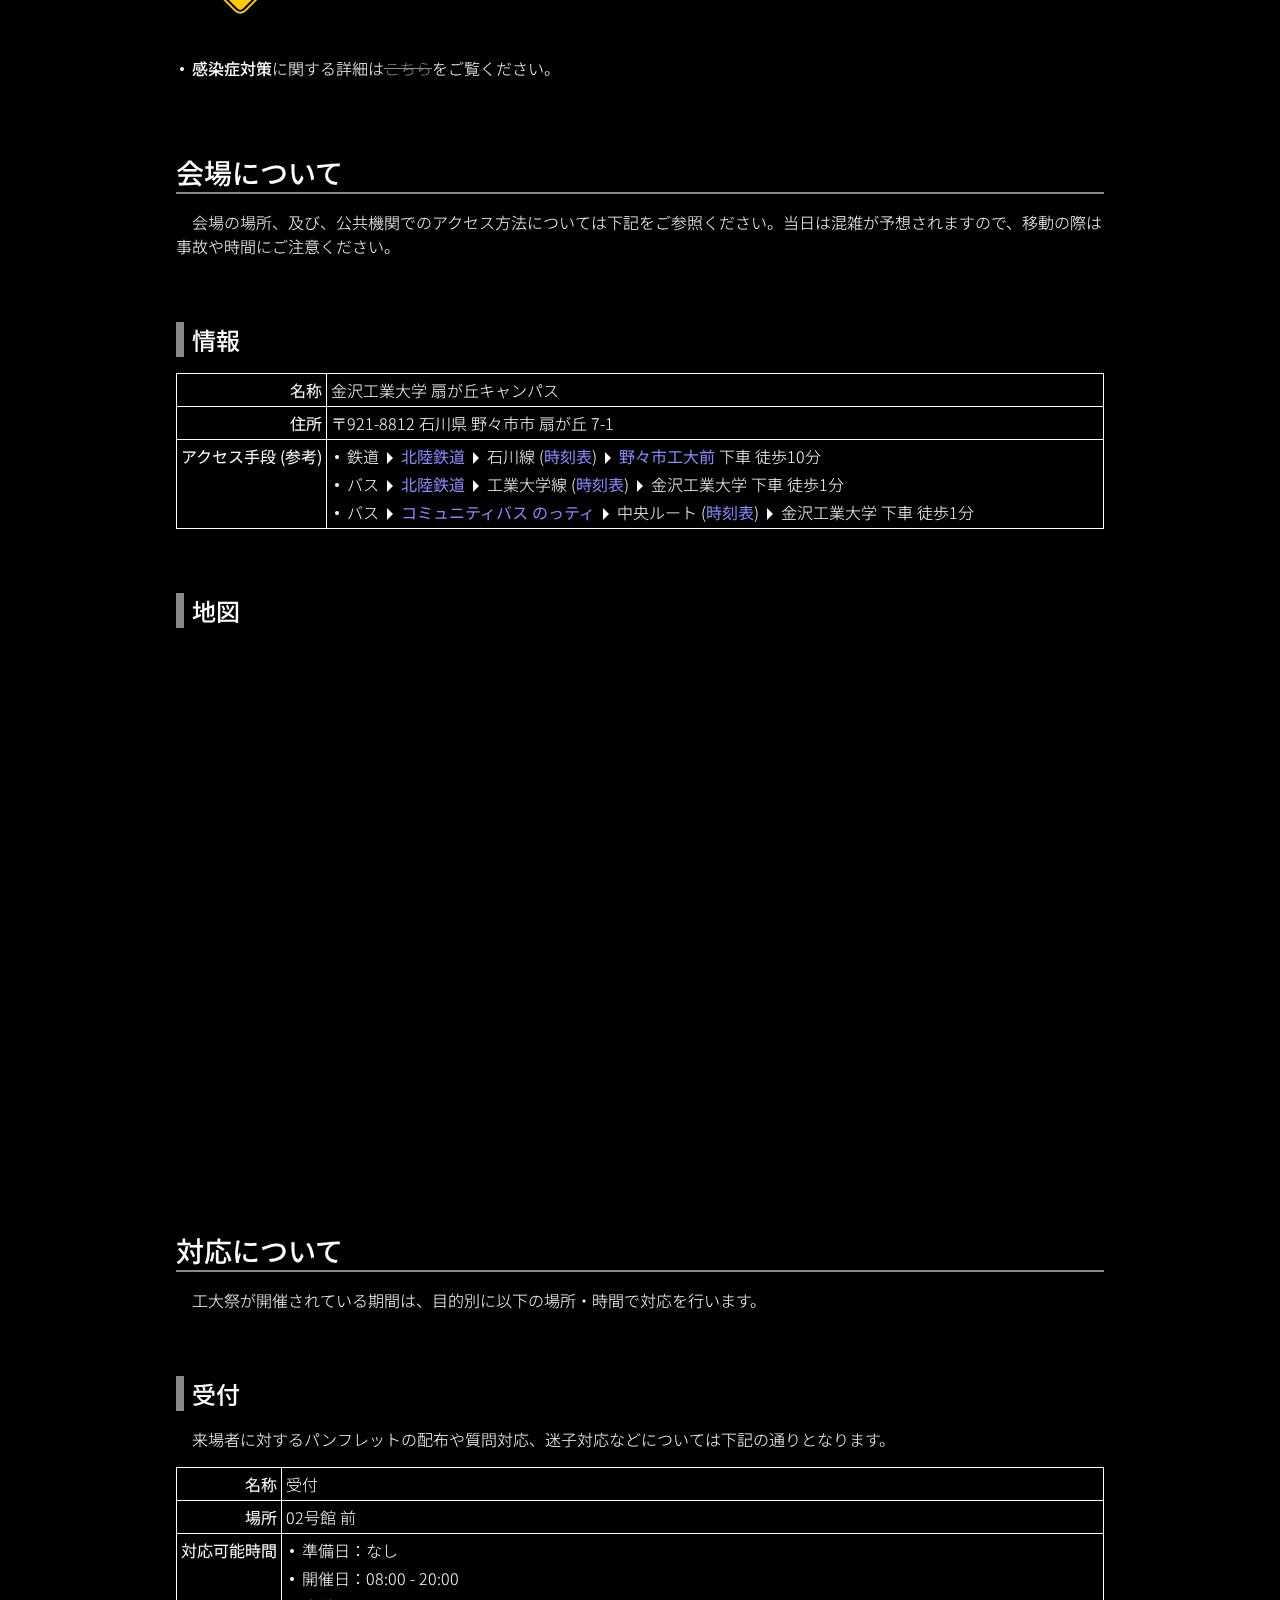
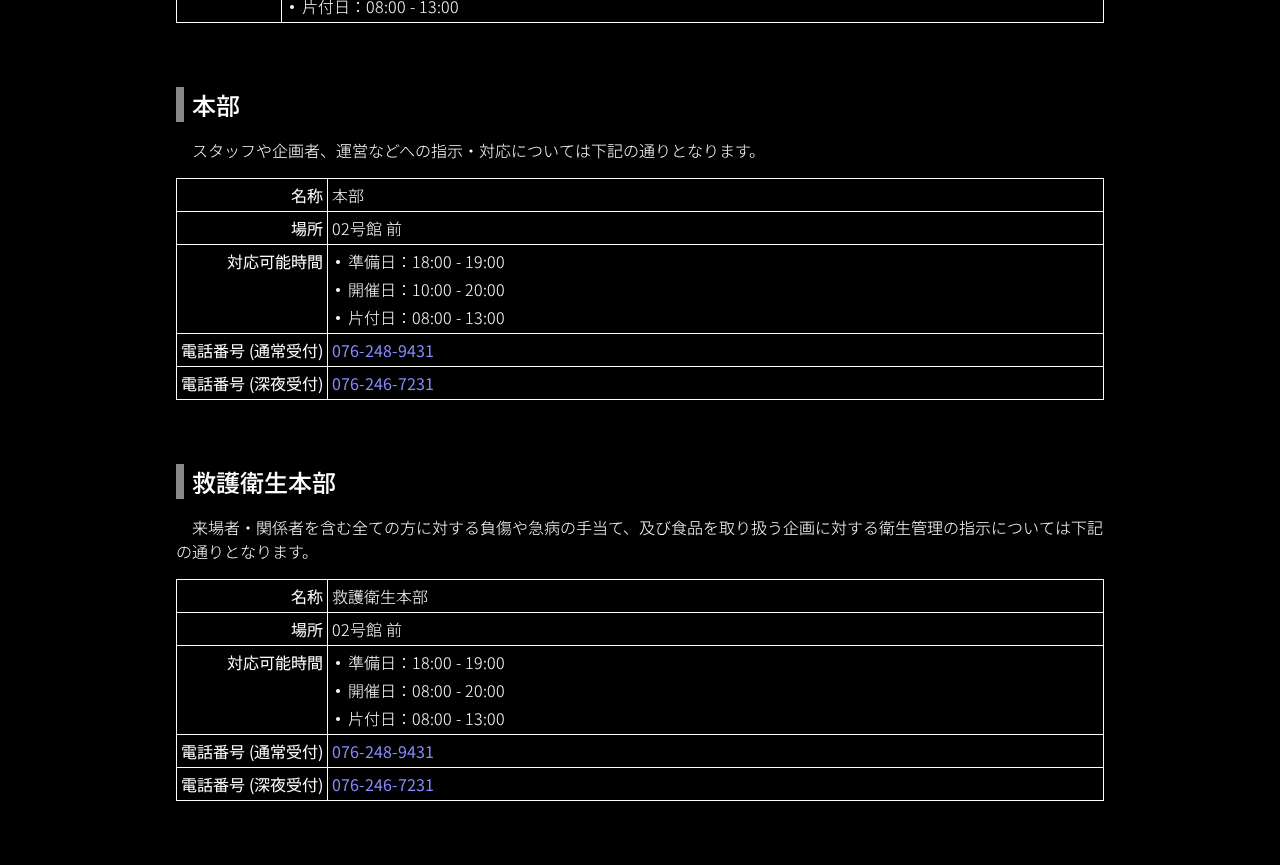
==== commit e97ba0e1: "「アクセス」を更新" ====
--- a/pages/access.html
+++ b/pages/access.html
@@ -242,6 +242,115 @@
                                 <div class="screenFrame">
                                     <iframe src="https://www.google.com/maps/embed?pb=!1m18!1m12!1m3!1d1133.4884667474223!2d136.6271290957598!3d36.53024709275813!2m3!1f0!2f0!3f0!3m2!1i1024!2i768!4f13.1!3m3!1m2!1s0x5ff835c99f29526f%3A0xea6c85898888990a!2z6YeR5rKi5bel5qWt5aSn5a2m!5e0!3m2!1sja!2sjp!4v1623216077224!5m2!1sja!2sjp" style="border:0;" allowfullscreen="" loading="lazy" width="100%" height="100%"></iframe>
                                 </div>
+
+                                <h2>対応について</h2>
+
+                                <p>
+                                    　工大祭が開催されている期間は、目的別に以下の場所・時間で対応を行います。
+                                </p>
+
+                                <h3>受付</h3>
+
+                                <p>
+                                    　来場者に対するパンフレットの配布や質問対応、迷子対応などについては下記の通りとなります。
+                                </p>
+
+                                <table>
+                                    <tbody>
+                                        <tr>
+                                            <th class="textRight">名称</th>
+                                            <td>受付</td>
+                                        </tr>
+                                        <tr>
+                                            <th class="textRight">場所</th>
+                                            <td>02号館 前</td>
+                                        </tr>
+                                        <tr>
+                                            <th class="textRight">対応可能時間</th>
+                                            <td>
+                                                <ul>
+                                                    <li>準備日：なし</li>
+                                                    <li>開催日：08:00 - 20:00</li>
+                                                    <li>片付日：08:00 - 13:00</li>
+                                                </ul>
+                                            </td>
+                                        </tr>
+                                    </tbody>
+                                </table>
+
+                                <h3>本部</h3>
+
+                                <p>
+                                    　スタッフや企画者、運営などへの指示・対応については下記の通りとなります。
+                                </p>
+
+                                <table>
+                                    <tbody>
+                                        <tr>
+                                            <th class="textRight">名称</th>
+                                            <td>本部</td>
+                                        </tr>
+                                        <tr>
+                                            <th class="textRight">場所</th>
+                                            <td>02号館 前</td>
+                                        </tr>
+                                        <tr>
+                                            <th class="textRight">対応可能時間</th>
+                                            <td>
+                                                <ul>
+                                                    <li>準備日：18:00 - 19:00</li>
+                                                    <li>開催日：10:00 - 20:00</li>
+                                                    <li>片付日：08:00 - 13:00</li>
+                                                </ul>
+                                            </td>
+                                        </tr>
+                                        <tr>
+                                            <th class="textRight">電話番号 (通常受付)</th>
+                                            <td><a href="tel:+81-076-248-9431">076-248-9431</a></td>
+                                        </tr>
+                                        <tr>
+                                            <th class="textRight">電話番号 (深夜受付)</th>
+                                            <td><a href="tel:+81-076-246-7231">076-246-7231</a></td>
+                                        </tr>
+                                    </tbody>
+                                </table>
+
+                                <h3>救護衛生本部</h3>
+
+                                <p>
+                                    　来場者・関係者を含む全ての方に対する負傷や急病の手当て、及び食品を取り扱う企画に対する衛生管理の指示については下記の通りとなります。
+                                </p>
+
+                                <table>
+                                    <tbody>
+                                        <tr>
+                                            <th class="textRight">名称</th>
+                                            <td>救護衛生本部</td>
+                                        </tr>
+                                        <tr>
+                                            <th class="textRight">場所</th>
+                                            <td>02号館 前</td>
+                                        </tr>
+                                        <tr>
+                                            <th class="textRight">対応可能時間</th>
+                                            <td>
+                                                <ul>
+                                                    <li>準備日：18:00 - 19:00</li>
+                                                    <li>開催日：08:00 - 20:00</li>
+                                                    <li>片付日：08:00 - 13:00</li>
+                                                </ul>
+                                            </td>
+                                        </tr>
+                                        <tr>
+                                            <th class="textRight">電話番号 (通常受付)</th>
+                                            <td><a href="tel:+81-076-248-9431">076-248-9431</a></td>
+                                        </tr>
+                                        <tr>
+                                            <th class="textRight">電話番号 (深夜受付)</th>
+                                            <td><a href="tel:+81-076-246-7231">076-246-7231</a></td>
+                                        </tr>
+                                    </tbody>
+                                </table>
                             <!-- EoF -->
                         </div>
                     </div>
--- a/parts/contents/document/css/table.css
+++ b/parts/contents/document/css/table.css
@@ -7,6 +7,8 @@
 
 .document table {
     border-collapse: collapse;
+    width: 100%;
+    max-width: 100%;
     margin: 16px 0;
     color: var(--use);
 }
@@ -16,8 +18,10 @@
 }
 
 .document table th {
+    width: 0;
     margin: 0;
     padding: 4px;
+    white-space: nowrap;
     text-align: left;
     vertical-align: top;
     font-weight: 400;
